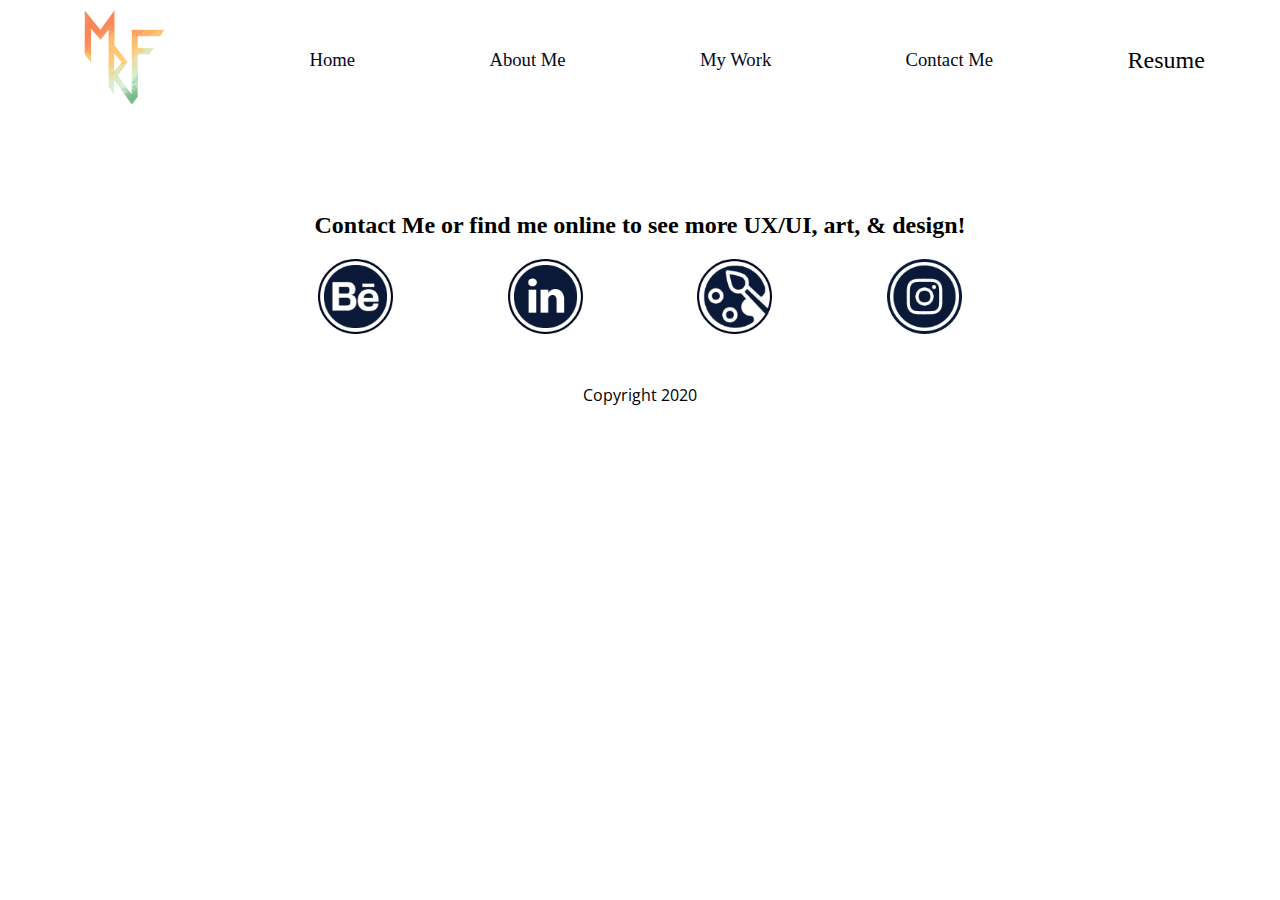
==== about.html @ 20d77f22 "Added small Button and New pages" ====
<!DOCTYPE html>
<html lang="en">
<head>
    <meta charset="UTF-8">
    <meta name="viewport" content="width=device-width, initial-scale=1.0">
    <title>Meg Ryan Flanigan Portfolio</title>
</head>
<link href="https://fonts.googleapis.com/css2?family=Baloo+2:wght@400;500;600&family=Open+Sans:ital@0;1&display=swap" rel="stylesheet">
<link rel="stylesheet" type="text/css" href="CSS/style.css">
<body>

    <!--HEAD-->
    <nav>

        <div class="nav-item"><img id="logo" src="Images/logo-icon.png" alt="Artists Logo" height="100px"></div>
        <div class="nav-item nav-title home currantPage"><a href="index.html">Home</a></div>
        <div class="nav-item nav-title about"><a href="about.html" class="about-me">About Me</a></div>
        <div class="nav-item nav-title work"><a href="work.html" class="my-work">My Work</a></div>
        <div class="nav-item nav-title contact">Contact Me</div>
        <div class="nav-item Resume">Resume</div>

        <div class="icons">
            <img src="Images/logo-icon.png" height="100px">
            <a href="index.html">
                <img src="Images/homeIcon.png" height="50px" class="icon-title">
            </a>
            <a href="about.html">
                <img src="Images/user.png" height="50px" class="icon-title">
            </a>
            <a href="work.html">
                <img src="Images/work.png" height="50px" class="icon-title">
            </a>
            <img class="icon-title" src="Images/mail.png" height="50px">
            <img src="Images/resumeIcon.png" height="50px">
          </div>
    
    </nav>

<!--ABOUT ME-->

<!--FOOTER-->
    <footer>
        <h2>Contact Me or find  me online to see more UX/UI, art, & design!</h2>
        <div class="foot-icons">
            <img src="Images/Behance.png" width="75px" height="75px" alt="">
            <img src="Images/Linkin.png" width="75px" height="75px" alt="">
            <img src="Images/ArtSite.png" width="75px" height="75px" alt="">
            <img src="Images/Group 25.png" width="75px" height="75px" alt="">
        </div>
        <p>Copyright 2020</p>
    </footer>
    
    <script
    src="https://code.jquery.com/jquery-3.4.1.js"></script>
    <script src="js/index.js"></script>
---- CSS/style.css ----
/*General Stuff*/
h1, h2 , h3, h4, h5, h6 {
    font-family: 'Baloo Da 2', cursive;
    text-align: center;
}

p {
    font-family: 'Open Sans', sans-serif;
}

button {
    font-family: 'Baloo Da 2', cursive;
    font-weight: 400;
    font-size: 14pt;
    width: 150px;
    height: 50px;
    background-color: white;
    border: #030720 3px solid;
}

a {
    color: #030720;
    text-decoration: none;
}

a:hover {
    font-weight: 600;
}
/*Nav Stuff*/
nav {
    width: 100%;
    display: flex;
    justify-content: space-around;
    align-items: center;
}

.icons {
    display: none;
}

.nav-title {
    font-family: 'Baloo Da 2', cursive;
    text-decoration: none;
    font-weight: 400;
    font-size: 14pt;
    color: #030720;
}

/* Specific Nav Items*/

.Resume {
    font-family: 'Baloo Da 2', cursive;
    font-size: 18pt;
    font-weight: 500;
}

.Resume:hover {
    color: #F36E25;
    font-weight: 600;
}


/*Hero Carosoul*/

/* Slideshow container */
.mySlides {
    position: relative;
  text-align: center;
  color:#030720;
  display: none;
}

/*.active {
    display: inline-block;
}*/

.text {
  font-family: 'Baloo Da 2', cursive;
  font-size: 18pt;
  font-weight: 600;  
  position: absolute;
  top: 50%;
  left: 75%;
  transform: translate(-50%, -50%);
}

{box-sizing:border-box}

/* Slideshow container */
.slideshow-container {
  max-width: 100%;
  position: relative;
  margin: auto;
}

/* Hide the images by default */
.mySlides {
  display: none;
}

/* Next & previous buttons */
.prev, .next {
  cursor: pointer;
  position: absolute;
  top: 50%;
  width: auto;
  margin-top: -22px;
  padding: 16px;
  color: white;
  font-weight: bold;
  font-size: 18px;
  transition: 0.6s ease;
  border-radius: 0 3px 3px 0;
  user-select: none;
}

/* Position the "next button" to the right */
.next {
  right: 0;
  border-radius: 3px 0 0 3px;
}

/* On hover, add a black background color with a little bit see-through */
.prev:hover, .next:hover {
  background-color: rgba(0,0,0,0.8);
}


/* The dots/bullets/indicators */
.dot {
  cursor: pointer;
  height: 15px;
  width: 15px;
  margin: 0 2px;
  background-color: #ddd;
  border-radius: 50%;
  display: inline-block;
  transition: background-color 0.6s ease;
}

.one {
    background-color: #F36E25;
}
.two {
    background-color: #FDCD77;
}
.three {
    background-color: #78BC89;
}
.four {
    background-color: #D7F2D6;
}
.active, .dot:hover {
  background-color: #030720;
}

/* Fading animation */
.fade {
  -webkit-animation-name: fade;
  -webkit-animation-duration: 1.5s;
  animation-name: fade;
  animation-duration: 1.5s;
}

@-webkit-keyframes fade {
  from {opacity: .4}
  to {opacity: 1}
}

@keyframes fade {
  from {opacity: .4}
  to {opacity: 1}
}

/*Skills*/
.skills-container {
    display: flex;
    flex-direction: row;
    justify-content: space-around;
    text-align: center;
}


.up {
    margin-bottom: 150px;
}

.down {
    margin-top: 150px;
}

/*Recent Projects*/
.Recent-Projects {
    display: flex;
    flex-direction: row;
    justify-content: space-around;
    text-align: center;
}

.project {
    width: 300px;
    padding: 10px 5px 10px 5px;
}
/* Specific Projects*/

.Recent-Projects .LKB {
    border: 3px solid #F36E25;
}

.Recent-Projects .AFB {
    border: 3px solid #78BC89;
}

.Recent-Projects .HUD {
    border: 3px solid #FDCD77;
}

.lastButton {
    display: flex;
    justify-content: center
}
.AllProjects {
    width: 300px;
    height: 70px;
    border: solid 5px #030720;
    margin-top: 50px;
    font-size: 18pt;
}
button:hover {
    font-weight: 600;
}

/*Footer*/
footer {
    margin-top: 100px;
    text-align: center;
}

.foot-icons {
    margin-left: 20%;
    margin-right: 20%;
    display: flex;
    flex-direction: row;
    justify-content: space-around;
    margin-bottom: 50px;
}


/*Median Queries*/

@media only screen and (max-width: 900px) {
    
    .nav-item {
      display: none;
    }
    .icons {
        width: 100%;
        display: flex;
        justify-content: space-around;
        align-items: center;
    }
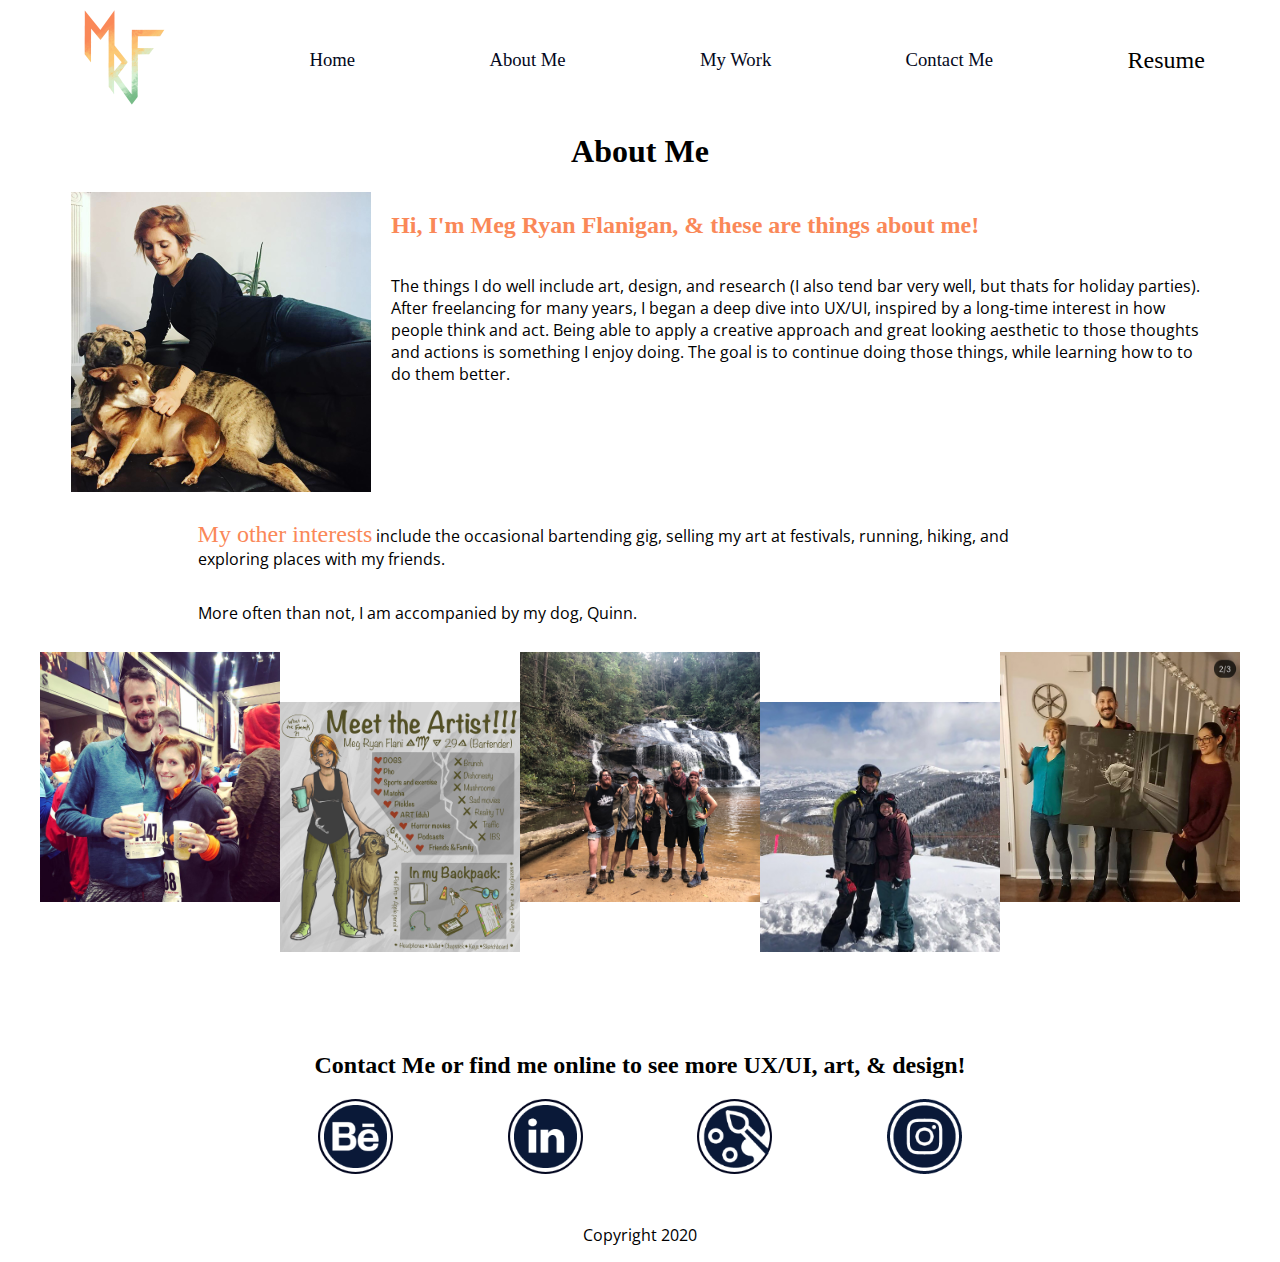
==== commit 227b81cd: "About" ====
--- a/about.html
+++ b/about.html
@@ -37,6 +37,35 @@
     </nav>
 
 <!--ABOUT ME-->
+<main>
+
+    <h1 class="pageTitle">About Me</h1>
+
+    <div id="mainAbout">
+        <div><img id="mainImage" src="Images/About/MewitDog.jpg" alt="Artist with her dogs" height="300px"></div>
+        <div id="mainPara">
+            <h2 id="Hi">Hi, I'm Meg Ryan Flanigan, & these are things about me!</h2>
+            <p>The things I do well include art, design, and research (I also tend bar very well, but thats for holiday parties). After freelancing for many years, I began a deep dive into UX/UI, inspired by a long-time interest in how people think and act. Being able to apply a creative approach and great looking aesthetic to those thoughts and actions is something I enjoy doing. The goal is to continue doing those things, while learning how to to do them better.
+            </p>
+        </div>
+    </div>
+
+    <div id="otherAbout">
+
+        <p><mark class="otherInterests">My other interests</mark> include the occasional bartending gig, 
+            selling my art at festivals, running, hiking, and exploring places 
+            with my friends. 
+            </p>
+            <p>More often than not, I am accompanied by my dog, Quinn.</p>
+    </div>
+
+    <div id="otherPics">
+        <img src="Images/About/TurkTrots.jpg" alt="Artist at Turkey Trot" class="top" width="19%" >
+        <img src="Images/About/ArtMes.jpg" alt="Art's self-illustration image" class="bottom" width="19%" >
+        <img src="Images/About/PantherCreeks.jpg" alt="Artist at Panther Creek" class="top" width="19%" >
+        <img src="Images/About/SalkLakes.jpg" alt="Artist on mountain" class="bottom" width="19%">
+        <img src="Images/About/Artists.jpg" alt="Artst with a painting" class="top" width="19%" >
+    </div>
 
 <!--FOOTER-->
     <footer>
--- a/CSS/style.css
+++ b/CSS/style.css
@@ -231,6 +231,142 @@
     font-weight: 600;
 }
 
+/*About CSS*/
+#aboutMe {
+    display: flex;
+    justify-content: start;
+    margin-left: 50px;
+    margin-top: -20px;
+}
+
+#mainAbout {
+    display: flex;
+    justify-content: center;
+    margin-left: 5%;
+    margin-right: 5%;
+    margin-bottom: 1%;
+}
+
+#Hi {
+    color: #fa8858;
+    text-align: left;
+}
+
+#mainPara {
+    display: flex;
+    flex-direction: column;
+    padding-left: 20px;
+}
+
+#mainImage {
+    float: left;
+}
+
+#otherAbout {
+    display: flex;
+    flex-direction: column;
+    justify-content: left;
+    align-items: flex-start;
+    margin-left: 15%;
+    margin-right: 15%;
+    margin-bottom: 1%;
+}
+
+.otherInterests {
+    font-family: 'Baloo Da 2', cursive;
+    font-size: 18pt;
+    color: #fa8858;
+    background:none ;
+}
+
+#otherPics {
+    display: flex;
+    justify-content: center;
+    margin-bottom: 40px;
+}
+
+.top {
+    margin-bottom: 50px;
+}
+
+.bottom {
+    margin-top: 50px;
+}
+
+
+/*Work*/
+.csInfo {
+    display: flex;
+    justify-content: center;
+    flex-direction: column;
+    align-items: center;
+    background-color: #030720;
+    color: #D7F2D6;
+    text-align: center;
+    height: 300px;
+}
+/*Grid*/
+
+#workGrid {
+    margin: 0px 8% 5% 8%;
+    display: grid;
+    grid-template-columns: 1fr 1fr 1fr;
+    grid-template-rows: auto auto auto;
+    row-gap: 10px;
+    grid-template-areas:  
+    "hudMock hudInfo hudInfo"
+    "victualInfo victualInfo victualMock"
+    "foodMock foodInfo foodInfo";
+}
+
+
+#hudMock {
+    grid-area: hudMock;
+    text-align: center;
+}
+#hudInfo {
+    grid-area: hudInfo;
+}
+
+#victualInfo {
+    grid-area: victualInfo;
+}
+#victualMock {
+    grid-area: victualMock;
+    text-align: center;
+}
+
+#foodMock {
+    grid-area: foodMock;
+    text-align: center;
+}
+#foodInfo {
+    grid-area: foodInfo;
+}
+
+#csButtonOrange {
+    background-color: #ffffff;
+    border: #F36E25 solid 3px;
+    width: 200px;
+}
+
+#csButtonYellow {
+    background-color: #ffffff;
+    border: #FDCD77 solid 3px;
+    width: 200px;
+}
+
+#csButtonGreen {
+    background-color: #ffffff;
+    border: #78BC89 solid 3px;
+    width: 200px;
+}
+
+.csTitle {
+    color: #fa8858;
+}
+
+
 /*Footer*/
 footer {
     margin-top: 100px;
@@ -260,3 +396,4 @@
         justify-content: space-around;
         align-items: center;
     }
+    
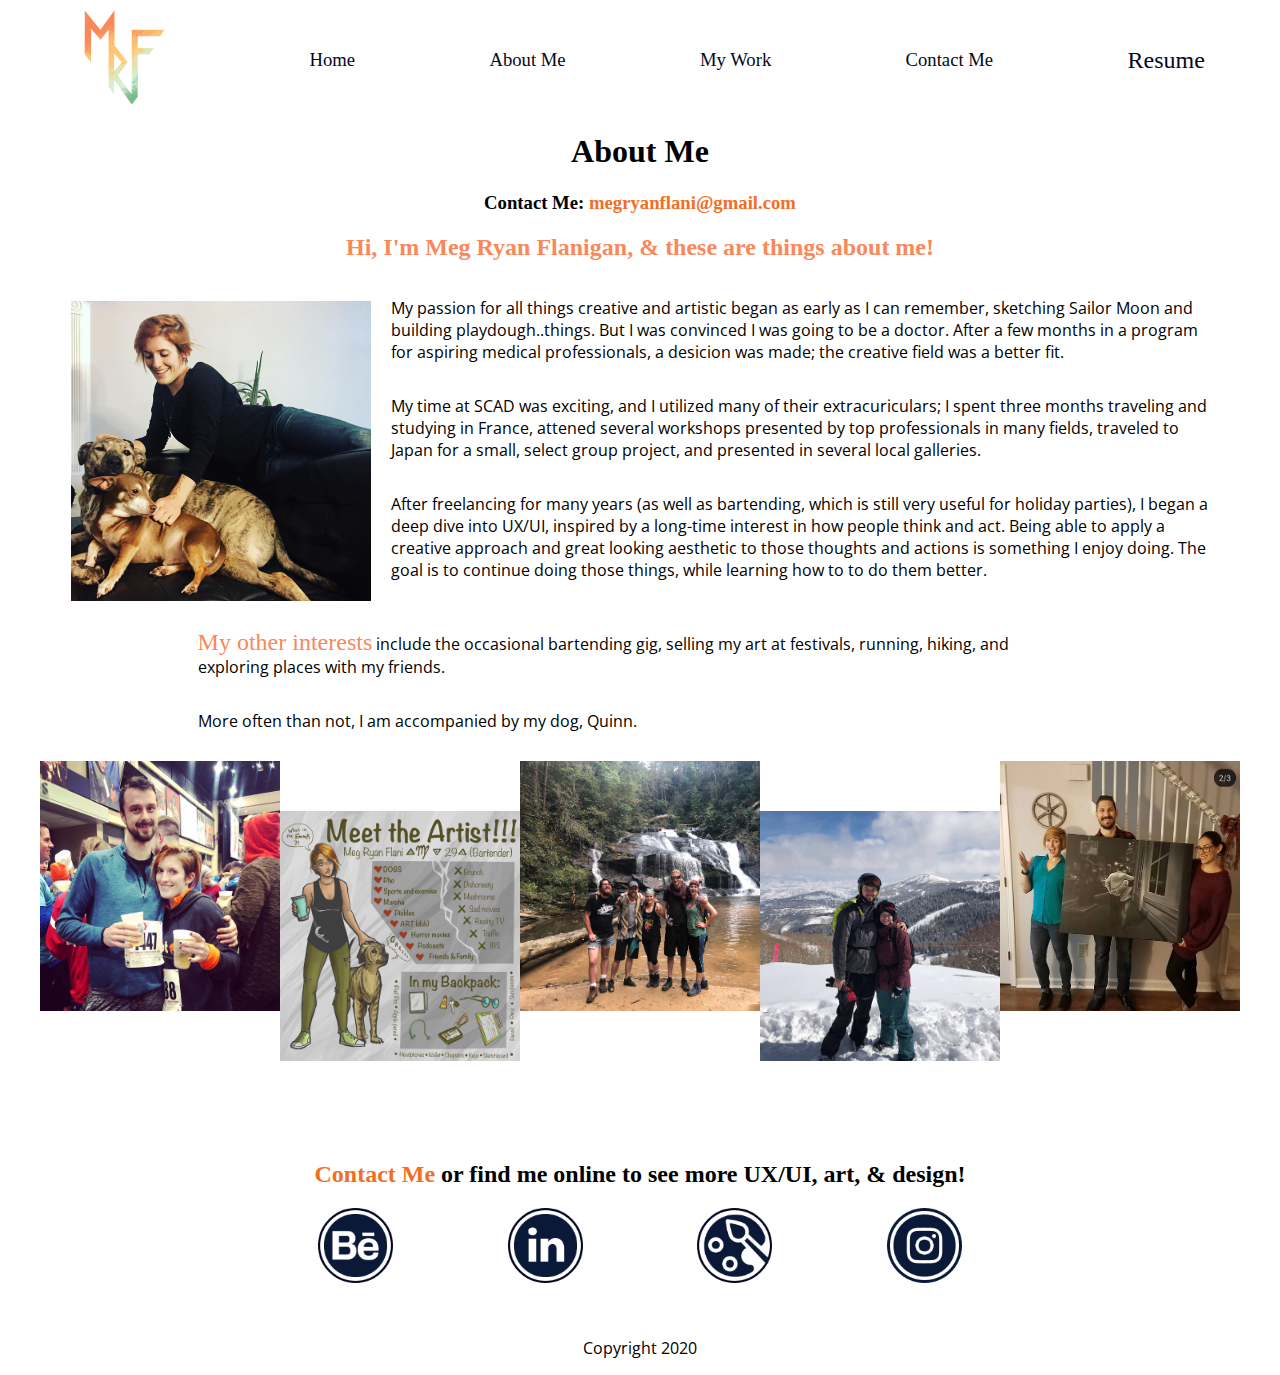
==== commit c3007a7b: "Resume/Contact" ====
--- a/about.html
+++ b/about.html
@@ -16,8 +16,10 @@
         <div class="nav-item nav-title home currantPage"><a href="index.html">Home</a></div>
         <div class="nav-item nav-title about"><a href="about.html" class="about-me">About Me</a></div>
         <div class="nav-item nav-title work"><a href="work.html" class="my-work">My Work</a></div>
-        <div class="nav-item nav-title contact">Contact Me</div>
-        <div class="nav-item Resume">Resume</div>
+        <div class="nav-item nav-title contact"><a href="mailto: megryanflani@gmail.com">Contact Me</a></div>
+        <div class="nav-item Resume">
+            <a href="CaseStudies/CareerResume.pdf" target="_blank">Resume</a>
+        </div>
 
         <div class="icons">
             <img src="Images/logo-icon.png" height="100px">
@@ -31,7 +33,9 @@
                 <img src="Images/work.png" height="50px" class="icon-title">
             </a>
             <img class="icon-title" src="Images/mail.png" height="50px">
-            <img src="Images/resumeIcon.png" height="50px">
+            <a href="CaseStudies/CareerResume.pdf">
+                <img src="Images/resumeIcon.png" height="50px">
+            </a> 
           </div>
     
     </nav>
@@ -40,12 +44,41 @@
 <main>
 
     <h1 class="pageTitle">About Me</h1>
+    <div id="contactMe">
+        <h3>Contact Me:   <a href="mailto: megryanflani@gmail.com" id="email">megryanflani@gmail.com</a></h3>
+    </div>
 
+<!-- Abouts-->
+<!--<div class="factsContainer">
+    <div class="myAbouts">
+        <div class="fact-text">I've broken 18 bones!</div>
+   </div>
+
+   <div class="myAbouts">
+        <div class="fact-text">I played ice hockey for 13 years.</div>
+   </div>
+
+   <div class="myAbouts">
+        <div class="fact-text">I make really, REALLY amazing scones.</div>
+   </div>
+
+   <div class="myAbouts">
+        <div class="fact-text">I lived in France for 4 months.</div>
+   </div>
+
+   <div class="myAbouts">
+    <div class="fact-text">I do fine art and sell the paintings at art festivals!</div>
+</div>
+</div>-->
+  
+   <!--Main-->
+   <h2 id="Hi">Hi, I'm Meg Ryan Flanigan, & these are things about me!</h2>
     <div id="mainAbout">
         <div><img id="mainImage" src="Images/About/MewitDog.jpg" alt="Artist with her dogs" height="300px"></div>
         <div id="mainPara">
-            <h2 id="Hi">Hi, I'm Meg Ryan Flanigan, & these are things about me!</h2>
-            <p>The things I do well include art, design, and research (I also tend bar very well, but thats for holiday parties). After freelancing for many years, I began a deep dive into UX/UI, inspired by a long-time interest in how people think and act. Being able to apply a creative approach and great looking aesthetic to those thoughts and actions is something I enjoy doing. The goal is to continue doing those things, while learning how to to do them better.
+            <p>My passion for all things creative and artistic began as early as I can remember, sketching Sailor Moon and building playdough..things. But I was convinced I was going to be a doctor. After a few months in a program for aspiring medical professionals, a desicion was made; the creative field was a better fit.</p> 
+            <p>My time at SCAD was exciting, and I utilized many of their extracuriculars; I spent three months traveling and studying in France, attened several workshops presented by top professionals in many fields, traveled to Japan for a small, select group project, and presented in several local galleries. </p>
+            <p>After freelancing for many years (as well as bartending, which is still very useful for holiday parties), I began a deep dive into UX/UI, inspired by a long-time interest in how people think and act. Being able to apply a creative approach and great looking aesthetic to those thoughts and actions is something I enjoy doing. The goal is to continue doing those things, while learning how to to do them better.
             </p>
         </div>
     </div>
@@ -69,16 +102,17 @@
 
 <!--FOOTER-->
     <footer>
-        <h2>Contact Me or find  me online to see more UX/UI, art, & design!</h2>
+        <h2><a href="mailto: megryanflani@gmail.com" id="email">Contact Me</a></div> or find  me online to see more UX/UI, art, & design!</h2>
         <div class="foot-icons">
-            <img src="Images/Behance.png" width="75px" height="75px" alt="">
-            <img src="Images/Linkin.png" width="75px" height="75px" alt="">
-            <img src="Images/ArtSite.png" width="75px" height="75px" alt="">
-            <img src="Images/Group 25.png" width="75px" height="75px" alt="">
+            <a href="https://www.behance.net/megryanflani"><img src="Images/Behance.png" width="75px" height="75px" alt=""></a>
+            <a href="https://www.linkedin.com/in/meg-ryan-flani/"><img src="Images/Linkin.png" width="75px" height="75px" alt=""></a>
+            <a href="https://www.megryanflani.com/"><img src="Images/ArtSite.png" width="75px" height="75px" alt=""></a>
+            <a href="https://www.instagram.com/megryanflani/"><img src="Images/Group 25.png" width="75px" height="75px" alt=""></a>
         </div>
         <p>Copyright 2020</p>
     </footer>
     
     <script
     src="https://code.jquery.com/jquery-3.4.1.js"></script>
-    <script src="js/index.js"></script>+    <script src="http://sizzlejs.com/"></script>
+    <script src="js/index.js"></script>
--- a/CSS/style.css
+++ b/CSS/style.css
@@ -85,9 +85,8 @@
   transform: translate(-50%, -50%);
 }
 
-{box-sizing:border-box}
-
 /* Slideshow container */
+
 .slideshow-container {
   max-width: 100%;
   position: relative;
@@ -190,6 +189,69 @@
     margin-top: 150px;
 }
 
+#EmpathySkills {
+    width: 300px;
+    height: auto;
+    position: absolute;
+    left: 250px;
+    padding: 10px;
+    background-color: #ffffff;
+    border: solid 3px #F36E25;
+    box-shadow: 5px 5px 5px #F36E25;
+    z-index: 100;
+    display: none;
+}
+
+#DefinitionSkills {
+    width: 300px;
+    height: auto;
+    position: absolute;
+    padding: 10px;
+    background-color: #ffffff;
+    box-shadow: 5px 5px 5px #FDCD77;
+    border: solid 3px #FDCD77;
+    z-index: 100;
+    display: none;
+}
+
+#IdeationSkills {
+    width: 300px;
+    height: auto;
+    position: absolute;
+    right: 150px;
+    padding: 10px;
+    background-color: #ffffff;
+    box-shadow: 5px 5px 5px #78BC89;
+    border: solid 3px #78BC89;
+    z-index: 100;
+    display: none;
+}
+
+#PrototypingSkills {
+    width: 300px;
+    height: auto;
+    position: absolute;
+    padding: 10px;
+    background-color: #ffffff;
+    box-shadow: 5px 5px 5px #78BC89;
+    border: solid 3px #78BC89;
+    z-index: 100;
+    display: none;
+}
+
+#TestingSkills {
+    width: 300px;
+    height: auto;
+    position: absolute;
+    right: 200px;
+    padding: 10px;
+    background-color: #ffffff;
+    box-shadow: 5px 5px 5px #F36E25;
+    border: solid 3px #F36E25;
+    z-index: 100;
+    display: none;
+}
+
 /*Recent Projects*/
 .Recent-Projects {
     display: flex;
@@ -216,9 +278,11 @@
     border: 3px solid #FDCD77;
 }
 
+
 .lastButton {
     display: flex;
-    justify-content: center
+    justify-content: center;
+
 }
 .AllProjects {
     width: 300px;
@@ -229,6 +293,7 @@
 }
 button:hover {
     font-weight: 600;
+    border: solid #030720 5px;
 }
 
 /*About CSS*/
@@ -238,6 +303,14 @@
     margin-left: 50px;
     margin-top: -20px;
 }
+
+/*.fact-text {
+    font-family: 'Baloo Da 2', cursive;
+    font-size: 14px;
+    text-align: center;
+}*/
+
+
 
 #mainAbout {
     display: flex;
@@ -249,16 +322,30 @@
 
 #Hi {
     color: #fa8858;
-    text-align: left;
+}
+
+#contactMe {
+   
+}
+
+#email {
+    color: #F36E25;
+}
+
+#email:hover {
+    color: #78BC89;
+    text-decoration: underline;
 }
 
 #mainPara {
     display: flex;
     flex-direction: column;
+    
     padding-left: 20px;
 }
 
 #mainImage {
+    padding-top: 20px;
     float: left;
 }
 
@@ -311,12 +398,13 @@
     margin: 0px 8% 5% 8%;
     display: grid;
     grid-template-columns: 1fr 1fr 1fr;
-    grid-template-rows: auto auto auto;
+    grid-template-rows: auto auto auto auto;
     row-gap: 10px;
     grid-template-areas:  
     "hudMock hudInfo hudInfo"
     "victualInfo victualInfo victualMock"
-    "foodMock foodInfo foodInfo";
+    "foodMock foodInfo foodInfo"
+    "LKBInfo LKBInfo LKBMock";
 }
 
 
@@ -342,6 +430,14 @@
 }
 #foodInfo {
     grid-area: foodInfo;
+}
+
+#LKBMock {
+    grid-area: LKBMock;
+    text-align: center;
+}
+#LKBInfo {
+    grid-area: LKBInfo;
 }
 
 #csButtonOrange {
@@ -395,5 +491,4 @@
         display: flex;
         justify-content: space-around;
         align-items: center;
-    }
-    
+    }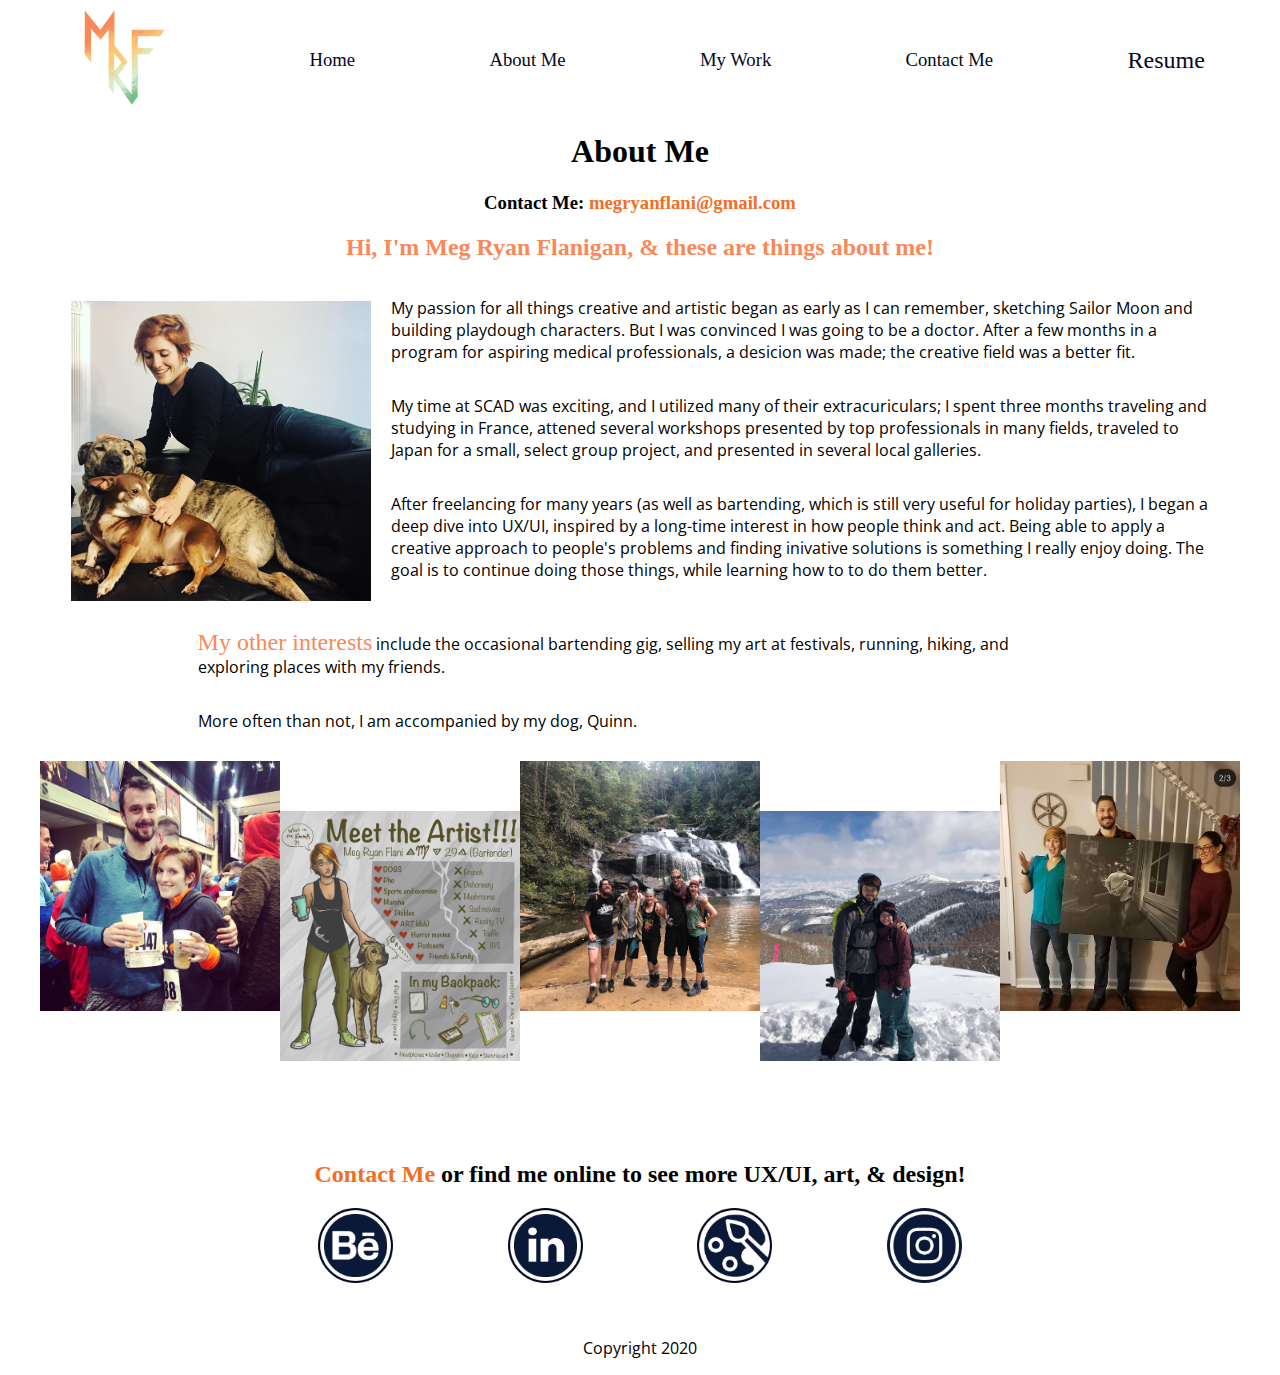
==== commit 47ffdbe4: "About me edits" ====
--- a/about.html
+++ b/about.html
@@ -76,9 +76,9 @@
     <div id="mainAbout">
         <div><img id="mainImage" src="Images/About/MewitDog.jpg" alt="Artist with her dogs" height="300px"></div>
         <div id="mainPara">
-            <p>My passion for all things creative and artistic began as early as I can remember, sketching Sailor Moon and building playdough..things. But I was convinced I was going to be a doctor. After a few months in a program for aspiring medical professionals, a desicion was made; the creative field was a better fit.</p> 
+            <p>My passion for all things creative and artistic began as early as I can remember, sketching Sailor Moon and building playdough characters. But I was convinced I was going to be a doctor. After a few months in a program for aspiring medical professionals, a desicion was made; the creative field was a better fit.</p> 
             <p>My time at SCAD was exciting, and I utilized many of their extracuriculars; I spent three months traveling and studying in France, attened several workshops presented by top professionals in many fields, traveled to Japan for a small, select group project, and presented in several local galleries. </p>
-            <p>After freelancing for many years (as well as bartending, which is still very useful for holiday parties), I began a deep dive into UX/UI, inspired by a long-time interest in how people think and act. Being able to apply a creative approach and great looking aesthetic to those thoughts and actions is something I enjoy doing. The goal is to continue doing those things, while learning how to to do them better.
+            <p>After freelancing for many years (as well as bartending, which is still very useful for holiday parties), I began a deep dive into UX/UI, inspired by a long-time interest in how people think and act. Being able to apply a creative approach to people's problems and finding inivative solutions is something I really enjoy doing. The goal is to continue doing those things, while learning how to to do them better.
             </p>
         </div>
     </div>
